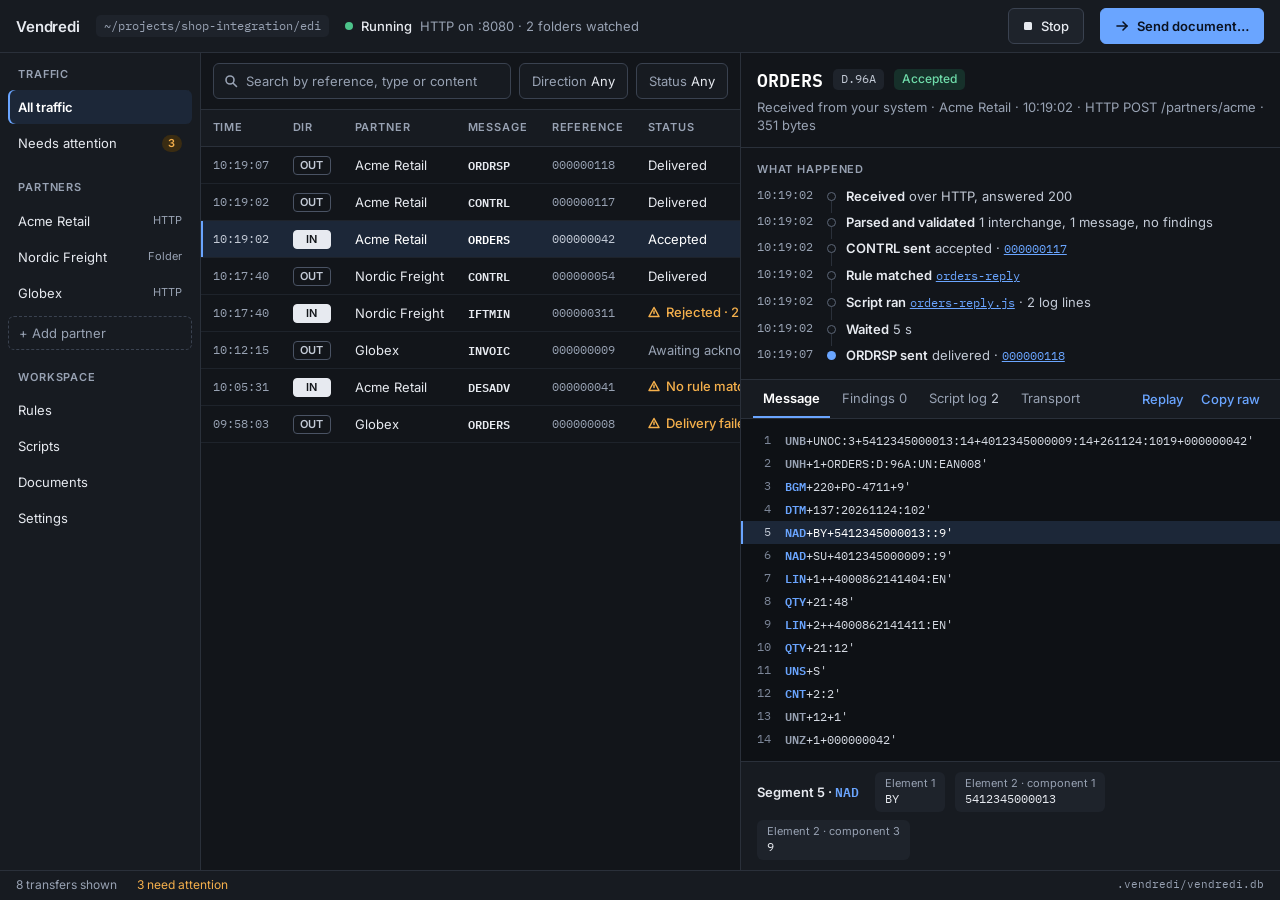
==== docs/ui/main-window.html @ 678a0730 "Track the supplied desktop main-window mockup" ====
<!doctype html>
<html lang="en">
<head>
<meta charset="utf-8">
<meta name="viewport" content="width=device-width, initial-scale=1">
<title>Vendredi main window, styled mockup</title>
<!-- Static design mockup of the main window. Sample data is illustrative. -->
<link rel="stylesheet" href="https://fonts.googleapis.com/css2?family=IBM+Plex+Mono:wght@400;500;600&family=Inter:wght@400;500;600&display=swap">
<style>
body{margin:0}
a{color:#e7eaf0}a:hover{color:#ffffff}
th,td{padding:0 12px;height:36px;text-align:left;white-space:nowrap}
input::placeholder{color:#98a2b3}
</style>
</head>
<body>
<div style="min-height: 860px; display: flex; flex-direction: column; background: #12151a; color: #e7eaf0; font-family: Inter, system-ui, sans-serif; font-size: 13px; line-height: 1.4">

<header style="display: flex; flex-wrap: wrap; align-items: center; gap: 8px 16px; padding: 8px 16px; border-bottom: 1px solid #2a303a; background: #171b21">
<div style="font-weight: 600; font-size: 15px; letter-spacing: -0.01em">Vendredi</div>
<div style="padding: 3px 8px; border-radius: 5px; background: #1e232b; font-family: 'IBM Plex Mono', monospace; font-size: 12px; color: #98a2b3">~/projects/shop-integration/edi</div>
<div style="flex-grow: 1; display: flex; align-items: center; gap: 8px">
<span aria-hidden="true" style="width: 8px; height: 8px; border-radius: 50%; background: #4cc38a"></span>
<span style="font-weight: 500">Running</span>
<span style="color: #98a2b3">HTTP on :8080 · 2 folders watched</span>
</div>
<button type="button" style="display: flex; align-items: center; gap: 8px; height: 36px; padding: 0 14px; border: 1px solid #3a4250; border-radius: 6px; background: #1e232b; color: #e7eaf0; font: inherit; font-weight: 500"><svg width="10" height="10" viewBox="0 0 10 10" aria-hidden="true" style="flex: none"><rect x="1" y="1" width="8" height="8" rx="1.5" fill="currentColor"></rect></svg>Stop</button>
<button type="button" style="display: flex; align-items: center; gap: 8px; height: 36px; padding: 0 14px; border: 1px solid #6aa5ff; border-radius: 6px; background: #6aa5ff; color: #0b1220; font: inherit; font-weight: 600"><svg width="14" height="14" viewBox="0 0 14 14" fill="none" stroke="currentColor" stroke-width="1.6" stroke-linecap="round" stroke-linejoin="round" aria-hidden="true" style="flex: none"><path d="M2 7h10"></path><path d="M8 3l4 4-4 4"></path></svg>Send document…</button>
</header>

<div style="flex-grow: 1; display: flex; flex-wrap: wrap; align-items: stretch">

<nav aria-label="Workspace" style="flex: 1 0 200px; max-width: 232px; box-sizing: border-box; padding: 14px 8px; border-right: 1px solid #2a303a; background: #171b21; display: flex; flex-direction: column; gap: 20px">
<div style="display: flex; flex-direction: column; gap: 2px">
<div style="padding: 0 10px 6px; font-size: 11px; font-weight: 600; letter-spacing: 0.08em; color: #98a2b3">TRAFFIC</div>
<a href="#traffic" aria-current="page" style="display: flex; align-items: center; justify-content: space-between; height: 34px; padding: 0 10px; border-radius: 6px; background: #1c2738; box-shadow: inset 2px 0 0 #6aa5ff; color: #ffffff; font-weight: 600; text-decoration: none">All traffic</a>
<a href="#traffic" style="display: flex; align-items: center; justify-content: space-between; height: 34px; padding: 0 10px; border-radius: 6px; color: #e7eaf0; text-decoration: none"><span>Needs attention</span><span style="min-width: 20px; box-sizing: border-box; padding: 1px 6px; border-radius: 9px; background: #3a2c12; color: #f5b04c; font-size: 11px; font-weight: 600; text-align: center">3</span></a>
</div>
<div style="display: flex; flex-direction: column; gap: 2px">
<div style="padding: 0 10px 6px; font-size: 11px; font-weight: 600; letter-spacing: 0.08em; color: #98a2b3">PARTNERS</div>
<a href="#traffic" style="display: flex; align-items: center; justify-content: space-between; height: 34px; padding: 0 10px; border-radius: 6px; color: #e7eaf0; text-decoration: none"><span>Acme Retail</span><span style="font-size: 11px; color: #98a2b3">HTTP</span></a>
<a href="#traffic" style="display: flex; align-items: center; justify-content: space-between; height: 34px; padding: 0 10px; border-radius: 6px; color: #e7eaf0; text-decoration: none"><span>Nordic Freight</span><span style="font-size: 11px; color: #98a2b3">Folder</span></a>
<a href="#traffic" style="display: flex; align-items: center; justify-content: space-between; height: 34px; padding: 0 10px; border-radius: 6px; color: #e7eaf0; text-decoration: none"><span>Globex</span><span style="font-size: 11px; color: #98a2b3">HTTP</span></a>
<button type="button" style="height: 34px; margin-top: 4px; padding: 0 10px; border: 1px dashed #3a4250; border-radius: 6px; background: transparent; color: #98a2b3; font: inherit; text-align: left">+ Add partner</button>
</div>
<div style="display: flex; flex-direction: column; gap: 2px">
<div style="padding: 0 10px 6px; font-size: 11px; font-weight: 600; letter-spacing: 0.08em; color: #98a2b3">WORKSPACE</div>
<a href="#traffic" style="display: flex; align-items: center; height: 34px; padding: 0 10px; border-radius: 6px; color: #e7eaf0; text-decoration: none">Rules</a>
<a href="#traffic" style="display: flex; align-items: center; height: 34px; padding: 0 10px; border-radius: 6px; color: #e7eaf0; text-decoration: none">Scripts</a>
<a href="#traffic" style="display: flex; align-items: center; height: 34px; padding: 0 10px; border-radius: 6px; color: #e7eaf0; text-decoration: none">Documents</a>
<a href="#traffic" style="display: flex; align-items: center; height: 34px; padding: 0 10px; border-radius: 6px; color: #e7eaf0; text-decoration: none">Settings</a>
</div>
</nav>

<main id="traffic" style="flex: 999 1 560px; min-width: 0; display: flex; flex-wrap: wrap; align-items: stretch">

<section aria-label="Traffic list" style="flex: 1 1 440px; min-width: 0; display: flex; flex-direction: column; border-right: 1px solid #2a303a">
<div style="display: flex; flex-wrap: wrap; align-items: center; gap: 8px; padding: 10px 12px; border-bottom: 1px solid #2a303a">
<div style="flex: 1 1 180px; display: flex; align-items: center; gap: 8px; height: 36px; box-sizing: border-box; padding: 0 10px; border: 1px solid #3a4250; border-radius: 6px; background: #171b21; color: #98a2b3">
<svg width="14" height="14" viewBox="0 0 14 14" fill="none" stroke="currentColor" stroke-width="1.6" stroke-linecap="round" aria-hidden="true" style="flex: none"><circle cx="6" cy="6" r="4"></circle><path d="M9.2 9.2 12.5 12.5"></path></svg>
<label for="styled-search" style="position: absolute; width: 1px; height: 1px; overflow: hidden; clip-path: inset(50%)">Search traffic</label>
<input id="styled-search" type="search" placeholder="Search by reference, type or content" style="flex-grow: 1; min-width: 0; height: 32px; padding: 0; border: 0; outline: 0; background: transparent; color: #e7eaf0; font: inherit">
</div>
<button type="button" style="height: 36px; padding: 0 12px; border: 1px solid #3a4250; border-radius: 6px; background: #171b21; color: #e7eaf0; font: inherit"><span style="color: #98a2b3">Direction</span> Any</button>
<button type="button" style="height: 36px; padding: 0 12px; border: 1px solid #3a4250; border-radius: 6px; background: #171b21; color: #e7eaf0; font: inherit"><span style="color: #98a2b3">Status</span> Any</button>
</div>
<div style="flex-grow: 1; overflow-x: auto">
<table style="width: 100%; min-width: 500px; border-collapse: collapse">
<thead>
<tr style="border-bottom: 1px solid #2a303a; background: #171b21; font-size: 11px; letter-spacing: 0.08em; color: #98a2b3">
<th scope="col" style="font-weight: 600">TIME</th>
<th scope="col" style="font-weight: 600">DIR</th>
<th scope="col" style="font-weight: 600">PARTNER</th>
<th scope="col" style="font-weight: 600">MESSAGE</th>
<th scope="col" style="font-weight: 600">REFERENCE</th>
<th scope="col" style="font-weight: 600">STATUS</th>
</tr>
</thead>
<tbody>
<tr style="border-bottom: 1px solid #1e232b">
<td style="font-family: 'IBM Plex Mono', monospace; font-size: 12px; color: #98a2b3">10:19:07</td>
<td><span style="display: inline-block; box-sizing: border-box; width: 38px; padding: 1px 0; text-align: center; border: 1px solid #4a5364; border-radius: 4px; color: #c3cad6; font-size: 11px; font-weight: 600">OUT</span></td>
<td>Acme Retail</td>
<td style="font-family: 'IBM Plex Mono', monospace; font-size: 12px; font-weight: 600">ORDRSP</td>
<td style="font-family: 'IBM Plex Mono', monospace; font-size: 12px; color: #98a2b3">000000118</td>
<td>Delivered</td>
</tr>
<tr style="border-bottom: 1px solid #1e232b">
<td style="font-family: 'IBM Plex Mono', monospace; font-size: 12px; color: #98a2b3">10:19:02</td>
<td><span style="display: inline-block; box-sizing: border-box; width: 38px; padding: 1px 0; text-align: center; border: 1px solid #4a5364; border-radius: 4px; color: #c3cad6; font-size: 11px; font-weight: 600">OUT</span></td>
<td>Acme Retail</td>
<td style="font-family: 'IBM Plex Mono', monospace; font-size: 12px; font-weight: 600">CONTRL</td>
<td style="font-family: 'IBM Plex Mono', monospace; font-size: 12px; color: #98a2b3">000000117</td>
<td>Delivered</td>
</tr>
<tr aria-selected="true" style="border-bottom: 1px solid #1e232b; background: #1c2738; box-shadow: inset 2px 0 0 #6aa5ff">
<td style="font-family: 'IBM Plex Mono', monospace; font-size: 12px; color: #c3cad6">10:19:02</td>
<td><span style="display: inline-block; box-sizing: border-box; width: 38px; padding: 1px 0; text-align: center; border: 1px solid #e7eaf0; border-radius: 4px; background: #e7eaf0; color: #12151a; font-size: 11px; font-weight: 600">IN</span></td>
<td style="color: #ffffff">Acme Retail</td>
<td style="font-family: 'IBM Plex Mono', monospace; font-size: 12px; font-weight: 600; color: #ffffff">ORDERS</td>
<td style="font-family: 'IBM Plex Mono', monospace; font-size: 12px; color: #c3cad6">000000042</td>
<td style="color: #ffffff">Accepted</td>
</tr>
<tr style="border-bottom: 1px solid #1e232b">
<td style="font-family: 'IBM Plex Mono', monospace; font-size: 12px; color: #98a2b3">10:17:40</td>
<td><span style="display: inline-block; box-sizing: border-box; width: 38px; padding: 1px 0; text-align: center; border: 1px solid #4a5364; border-radius: 4px; color: #c3cad6; font-size: 11px; font-weight: 600">OUT</span></td>
<td>Nordic Freight</td>
<td style="font-family: 'IBM Plex Mono', monospace; font-size: 12px; font-weight: 600">CONTRL</td>
<td style="font-family: 'IBM Plex Mono', monospace; font-size: 12px; color: #98a2b3">000000054</td>
<td>Delivered</td>
</tr>
<tr style="border-bottom: 1px solid #1e232b">
<td style="font-family: 'IBM Plex Mono', monospace; font-size: 12px; color: #98a2b3">10:17:40</td>
<td><span style="display: inline-block; box-sizing: border-box; width: 38px; padding: 1px 0; text-align: center; border: 1px solid #e7eaf0; border-radius: 4px; background: #e7eaf0; color: #12151a; font-size: 11px; font-weight: 600">IN</span></td>
<td>Nordic Freight</td>
<td style="font-family: 'IBM Plex Mono', monospace; font-size: 12px; font-weight: 600">IFTMIN</td>
<td style="font-family: 'IBM Plex Mono', monospace; font-size: 12px; color: #98a2b3">000000311</td>
<td><span style="display: inline-flex; align-items: center; gap: 6px; color: #f5b04c; font-weight: 500"><svg width="12" height="12" viewBox="0 0 12 12" fill="none" stroke="currentColor" stroke-width="1.5" stroke-linecap="round" stroke-linejoin="round" aria-hidden="true" style="flex: none"><path d="M6 1.5 11 10.5H1Z"></path><path d="M6 5v2.5"></path></svg>Rejected · 2 findings</span></td>
</tr>
<tr style="border-bottom: 1px solid #1e232b">
<td style="font-family: 'IBM Plex Mono', monospace; font-size: 12px; color: #98a2b3">10:12:15</td>
<td><span style="display: inline-block; box-sizing: border-box; width: 38px; padding: 1px 0; text-align: center; border: 1px solid #4a5364; border-radius: 4px; color: #c3cad6; font-size: 11px; font-weight: 600">OUT</span></td>
<td>Globex</td>
<td style="font-family: 'IBM Plex Mono', monospace; font-size: 12px; font-weight: 600">INVOIC</td>
<td style="font-family: 'IBM Plex Mono', monospace; font-size: 12px; color: #98a2b3">000000009</td>
<td style="color: #98a2b3">Awaiting acknowledgement</td>
</tr>
<tr style="border-bottom: 1px solid #1e232b">
<td style="font-family: 'IBM Plex Mono', monospace; font-size: 12px; color: #98a2b3">10:05:31</td>
<td><span style="display: inline-block; box-sizing: border-box; width: 38px; padding: 1px 0; text-align: center; border: 1px solid #e7eaf0; border-radius: 4px; background: #e7eaf0; color: #12151a; font-size: 11px; font-weight: 600">IN</span></td>
<td>Acme Retail</td>
<td style="font-family: 'IBM Plex Mono', monospace; font-size: 12px; font-weight: 600">DESADV</td>
<td style="font-family: 'IBM Plex Mono', monospace; font-size: 12px; color: #98a2b3">000000041</td>
<td><span style="display: inline-flex; align-items: center; gap: 6px; color: #f5b04c; font-weight: 500"><svg width="12" height="12" viewBox="0 0 12 12" fill="none" stroke="currentColor" stroke-width="1.5" stroke-linecap="round" stroke-linejoin="round" aria-hidden="true" style="flex: none"><path d="M6 1.5 11 10.5H1Z"></path><path d="M6 5v2.5"></path></svg>No rule matched</span></td>
</tr>
<tr style="border-bottom: 1px solid #1e232b">
<td style="font-family: 'IBM Plex Mono', monospace; font-size: 12px; color: #98a2b3">09:58:03</td>
<td><span style="display: inline-block; box-sizing: border-box; width: 38px; padding: 1px 0; text-align: center; border: 1px solid #4a5364; border-radius: 4px; color: #c3cad6; font-size: 11px; font-weight: 600">OUT</span></td>
<td>Globex</td>
<td style="font-family: 'IBM Plex Mono', monospace; font-size: 12px; font-weight: 600">ORDERS</td>
<td style="font-family: 'IBM Plex Mono', monospace; font-size: 12px; color: #98a2b3">000000008</td>
<td><span style="display: inline-flex; align-items: center; gap: 6px; color: #f5b04c; font-weight: 500"><svg width="12" height="12" viewBox="0 0 12 12" fill="none" stroke="currentColor" stroke-width="1.5" stroke-linecap="round" stroke-linejoin="round" aria-hidden="true" style="flex: none"><path d="M6 1.5 11 10.5H1Z"></path><path d="M6 5v2.5"></path></svg>Delivery failed</span></td>
</tr>
</tbody>
</table>
</div>
</section>

<section aria-label="Selected transfer" style="flex: 1 1 440px; min-width: 0; display: flex; flex-direction: column">
<div style="padding: 14px 16px 12px; border-bottom: 1px solid #2a303a; display: flex; flex-direction: column; gap: 6px">
<div style="display: flex; flex-wrap: wrap; align-items: center; gap: 10px">
<h1 style="margin: 0; font-family: 'IBM Plex Mono', monospace; font-size: 18px; font-weight: 600; color: #ffffff">ORDERS</h1>
<span style="padding: 2px 8px; border-radius: 5px; background: #1e232b; font-family: 'IBM Plex Mono', monospace; font-size: 12px; color: #c3cad6">D.96A</span>
<span style="padding: 2px 8px; border-radius: 5px; background: #16302a; color: #6fdcaa; font-size: 12px; font-weight: 500">Accepted</span>
</div>
<div style="color: #98a2b3">Received from your system · Acme Retail · 10:19:02 · HTTP POST /partners/acme · 351 bytes</div>
</div>

<div style="padding: 14px 16px 6px; border-bottom: 1px solid #2a303a; display: flex; flex-direction: column; gap: 10px">
<h2 style="margin: 0; font-size: 11px; font-weight: 600; letter-spacing: 0.08em; color: #98a2b3">WHAT HAPPENED</h2>
<ol style="margin: 0; padding: 0; list-style: none; display: flex; flex-direction: column">
<li style="display: flex; gap: 10px"><span style="flex: none; width: 60px; font-family: 'IBM Plex Mono', monospace; font-size: 12px; color: #98a2b3">10:19:02</span><span aria-hidden="true" style="flex: none; width: 9px; display: flex; flex-direction: column; align-items: center"><span style="flex: none; box-sizing: border-box; width: 9px; height: 9px; margin-top: 5px; border: 1.5px solid #5d6778; border-radius: 50%"></span><span style="flex-grow: 1; width: 1px; background: #2a303a"></span></span><span style="padding-bottom: 8px"><strong style="font-weight: 600">Received</strong> <span style="color: #c3cad6">over HTTP, answered 200</span></span></li>
<li style="display: flex; gap: 10px"><span style="flex: none; width: 60px; font-family: 'IBM Plex Mono', monospace; font-size: 12px; color: #98a2b3">10:19:02</span><span aria-hidden="true" style="flex: none; width: 9px; display: flex; flex-direction: column; align-items: center"><span style="flex: none; box-sizing: border-box; width: 9px; height: 9px; margin-top: 5px; border: 1.5px solid #5d6778; border-radius: 50%"></span><span style="flex-grow: 1; width: 1px; background: #2a303a"></span></span><span style="padding-bottom: 8px"><strong style="font-weight: 600">Parsed and validated</strong> <span style="color: #c3cad6">1 interchange, 1 message, no findings</span></span></li>
<li style="display: flex; gap: 10px"><span style="flex: none; width: 60px; font-family: 'IBM Plex Mono', monospace; font-size: 12px; color: #98a2b3">10:19:02</span><span aria-hidden="true" style="flex: none; width: 9px; display: flex; flex-direction: column; align-items: center"><span style="flex: none; box-sizing: border-box; width: 9px; height: 9px; margin-top: 5px; border: 1.5px solid #5d6778; border-radius: 50%"></span><span style="flex-grow: 1; width: 1px; background: #2a303a"></span></span><span style="padding-bottom: 8px"><strong style="font-weight: 600">CONTRL sent</strong> <span style="color: #c3cad6">accepted ·</span> <a href="#traffic" style="font-family: 'IBM Plex Mono', monospace; font-size: 12px; color: #6aa5ff">000000117</a></span></li>
<li style="display: flex; gap: 10px"><span style="flex: none; width: 60px; font-family: 'IBM Plex Mono', monospace; font-size: 12px; color: #98a2b3">10:19:02</span><span aria-hidden="true" style="flex: none; width: 9px; display: flex; flex-direction: column; align-items: center"><span style="flex: none; box-sizing: border-box; width: 9px; height: 9px; margin-top: 5px; border: 1.5px solid #5d6778; border-radius: 50%"></span><span style="flex-grow: 1; width: 1px; background: #2a303a"></span></span><span style="padding-bottom: 8px"><strong style="font-weight: 600">Rule matched</strong> <a href="#traffic" style="font-family: 'IBM Plex Mono', monospace; font-size: 12px; color: #6aa5ff">orders-reply</a></span></li>
<li style="display: flex; gap: 10px"><span style="flex: none; width: 60px; font-family: 'IBM Plex Mono', monospace; font-size: 12px; color: #98a2b3">10:19:02</span><span aria-hidden="true" style="flex: none; width: 9px; display: flex; flex-direction: column; align-items: center"><span style="flex: none; box-sizing: border-box; width: 9px; height: 9px; margin-top: 5px; border: 1.5px solid #5d6778; border-radius: 50%"></span><span style="flex-grow: 1; width: 1px; background: #2a303a"></span></span><span style="padding-bottom: 8px"><strong style="font-weight: 600">Script ran</strong> <a href="#traffic" style="font-family: 'IBM Plex Mono', monospace; font-size: 12px; color: #6aa5ff">orders-reply.js</a> <span style="color: #c3cad6">· 2 log lines</span></span></li>
<li style="display: flex; gap: 10px"><span style="flex: none; width: 60px; font-family: 'IBM Plex Mono', monospace; font-size: 12px; color: #98a2b3">10:19:02</span><span aria-hidden="true" style="flex: none; width: 9px; display: flex; flex-direction: column; align-items: center"><span style="flex: none; box-sizing: border-box; width: 9px; height: 9px; margin-top: 5px; border: 1.5px solid #5d6778; border-radius: 50%"></span><span style="flex-grow: 1; width: 1px; background: #2a303a"></span></span><span style="padding-bottom: 8px"><strong style="font-weight: 600">Waited</strong> <span style="color: #c3cad6">5 s</span></span></li>
<li style="display: flex; gap: 10px"><span style="flex: none; width: 60px; font-family: 'IBM Plex Mono', monospace; font-size: 12px; color: #98a2b3">10:19:07</span><span aria-hidden="true" style="flex: none; width: 9px; display: flex; flex-direction: column; align-items: center"><span style="flex: none; box-sizing: border-box; width: 9px; height: 9px; margin-top: 5px; border-radius: 50%; background: #6aa5ff"></span></span><span style="padding-bottom: 8px"><strong style="font-weight: 600">ORDRSP sent</strong> <span style="color: #c3cad6">delivered ·</span> <a href="#traffic" style="font-family: 'IBM Plex Mono', monospace; font-size: 12px; color: #6aa5ff">000000118</a></span></li>
</ol>
</div>

<div style="display: flex; flex-wrap: wrap; align-items: center; justify-content: space-between; gap: 0 12px; padding: 0 12px; border-bottom: 1px solid #2a303a; background: #171b21">
<div role="tablist" aria-label="Transfer details" style="display: flex; gap: 2px">
<button type="button" role="tab" aria-selected="true" style="height: 38px; padding: 0 10px; border: 0; border-bottom: 2px solid #6aa5ff; background: transparent; color: #ffffff; font: inherit; font-weight: 600">Message</button>
<button type="button" role="tab" aria-selected="false" style="height: 38px; padding: 0 10px; border: 0; border-bottom: 2px solid transparent; background: transparent; color: #98a2b3; font: inherit">Findings <span style="color: #98a2b3">0</span></button>
<button type="button" role="tab" aria-selected="false" style="height: 38px; padding: 0 10px; border: 0; border-bottom: 2px solid transparent; background: transparent; color: #98a2b3; font: inherit">Script log <span style="color: #c3cad6">2</span></button>
<button type="button" role="tab" aria-selected="false" style="height: 38px; padding: 0 10px; border: 0; border-bottom: 2px solid transparent; background: transparent; color: #98a2b3; font: inherit">Transport</button>
</div>
<div style="display: flex; gap: 2px">
<button type="button" style="height: 38px; padding: 0 8px; border: 0; background: transparent; color: #6aa5ff; font: inherit; font-weight: 500">Replay</button>
<button type="button" style="height: 38px; padding: 0 8px; border: 0; background: transparent; color: #6aa5ff; font: inherit; font-weight: 500">Copy raw</button>
</div>
</div>

<div style="flex-grow: 1; overflow-x: auto; padding: 10px 0; background: #0e1115; font-family: 'IBM Plex Mono', monospace; font-size: 12px; line-height: 22px; white-space: nowrap; color: #d5dae3">
<div style="display: flex"><span style="flex: none; width: 44px; padding-right: 14px; box-sizing: border-box; text-align: right; color: #7d8799">1</span><span><span style="font-weight: 600; color: #98a2b3">UNB</span>+UNOC:3+5412345000013:14+4012345000009:14+261124:1019+000000042'</span></div>
<div style="display: flex"><span style="flex: none; width: 44px; padding-right: 14px; box-sizing: border-box; text-align: right; color: #7d8799">2</span><span><span style="font-weight: 600; color: #98a2b3">UNH</span>+1+ORDERS:D:96A:UN:EAN008'</span></div>
<div style="display: flex"><span style="flex: none; width: 44px; padding-right: 14px; box-sizing: border-box; text-align: right; color: #7d8799">3</span><span><span style="font-weight: 600; color: #6aa5ff">BGM</span>+220+PO-4711+9'</span></div>
<div style="display: flex"><span style="flex: none; width: 44px; padding-right: 14px; box-sizing: border-box; text-align: right; color: #7d8799">4</span><span><span style="font-weight: 600; color: #6aa5ff">DTM</span>+137:20261124:102'</span></div>
<div style="display: flex; background: #1c2738; box-shadow: inset 2px 0 0 #6aa5ff; color: #ffffff"><span style="flex: none; width: 44px; padding-right: 14px; box-sizing: border-box; text-align: right; color: #c3cad6">5</span><span><span style="font-weight: 600; color: #6aa5ff">NAD</span>+BY+5412345000013::9'</span></div>
<div style="display: flex"><span style="flex: none; width: 44px; padding-right: 14px; box-sizing: border-box; text-align: right; color: #7d8799">6</span><span><span style="font-weight: 600; color: #6aa5ff">NAD</span>+SU+4012345000009::9'</span></div>
<div style="display: flex"><span style="flex: none; width: 44px; padding-right: 14px; box-sizing: border-box; text-align: right; color: #7d8799">7</span><span><span style="font-weight: 600; color: #6aa5ff">LIN</span>+1++4000862141404:EN'</span></div>
<div style="display: flex"><span style="flex: none; width: 44px; padding-right: 14px; box-sizing: border-box; text-align: right; color: #7d8799">8</span><span><span style="font-weight: 600; color: #6aa5ff">QTY</span>+21:48'</span></div>
<div style="display: flex"><span style="flex: none; width: 44px; padding-right: 14px; box-sizing: border-box; text-align: right; color: #7d8799">9</span><span><span style="font-weight: 600; color: #6aa5ff">LIN</span>+2++4000862141411:EN'</span></div>
<div style="display: flex"><span style="flex: none; width: 44px; padding-right: 14px; box-sizing: border-box; text-align: right; color: #7d8799">10</span><span><span style="font-weight: 600; color: #6aa5ff">QTY</span>+21:12'</span></div>
<div style="display: flex"><span style="flex: none; width: 44px; padding-right: 14px; box-sizing: border-box; text-align: right; color: #7d8799">11</span><span><span style="font-weight: 600; color: #6aa5ff">UNS</span>+S'</span></div>
<div style="display: flex"><span style="flex: none; width: 44px; padding-right: 14px; box-sizing: border-box; text-align: right; color: #7d8799">12</span><span><span style="font-weight: 600; color: #6aa5ff">CNT</span>+2:2'</span></div>
<div style="display: flex"><span style="flex: none; width: 44px; padding-right: 14px; box-sizing: border-box; text-align: right; color: #7d8799">13</span><span><span style="font-weight: 600; color: #98a2b3">UNT</span>+12+1'</span></div>
<div style="display: flex"><span style="flex: none; width: 44px; padding-right: 14px; box-sizing: border-box; text-align: right; color: #7d8799">14</span><span><span style="font-weight: 600; color: #98a2b3">UNZ</span>+1+000000042'</span></div>
</div>

<div style="display: flex; flex-wrap: wrap; align-items: center; gap: 8px 10px; padding: 10px 16px; border-top: 1px solid #2a303a; background: #171b21">
<span style="margin-right: 6px; font-weight: 600">Segment 5 · <span style="font-family: 'IBM Plex Mono', monospace; color: #6aa5ff">NAD</span></span>
<span style="display: flex; flex-direction: column; padding: 4px 10px; border-radius: 6px; background: #1e232b"><span style="font-size: 11px; color: #98a2b3">Element 1</span><span style="font-family: 'IBM Plex Mono', monospace; font-size: 12px">BY</span></span>
<span style="display: flex; flex-direction: column; padding: 4px 10px; border-radius: 6px; background: #1e232b"><span style="font-size: 11px; color: #98a2b3">Element 2 · component 1</span><span style="font-family: 'IBM Plex Mono', monospace; font-size: 12px">5412345000013</span></span>
<span style="display: flex; flex-direction: column; padding: 4px 10px; border-radius: 6px; background: #1e232b"><span style="font-size: 11px; color: #98a2b3">Element 2 · component 3</span><span style="font-family: 'IBM Plex Mono', monospace; font-size: 12px">9</span></span>
</div>
</section>

</main>
</div>

<footer style="display: flex; flex-wrap: wrap; gap: 4px 20px; padding: 6px 16px; border-top: 1px solid #2a303a; background: #171b21; color: #98a2b3; font-size: 12px">
<span>8 transfers shown</span>
<span style="color: #f5b04c">3 need attention</span>
<span style="flex-grow: 1; text-align: right; font-family: 'IBM Plex Mono', monospace; font-size: 11px">.vendredi/vendredi.db</span>
</footer>

</div>
</body>
</html>
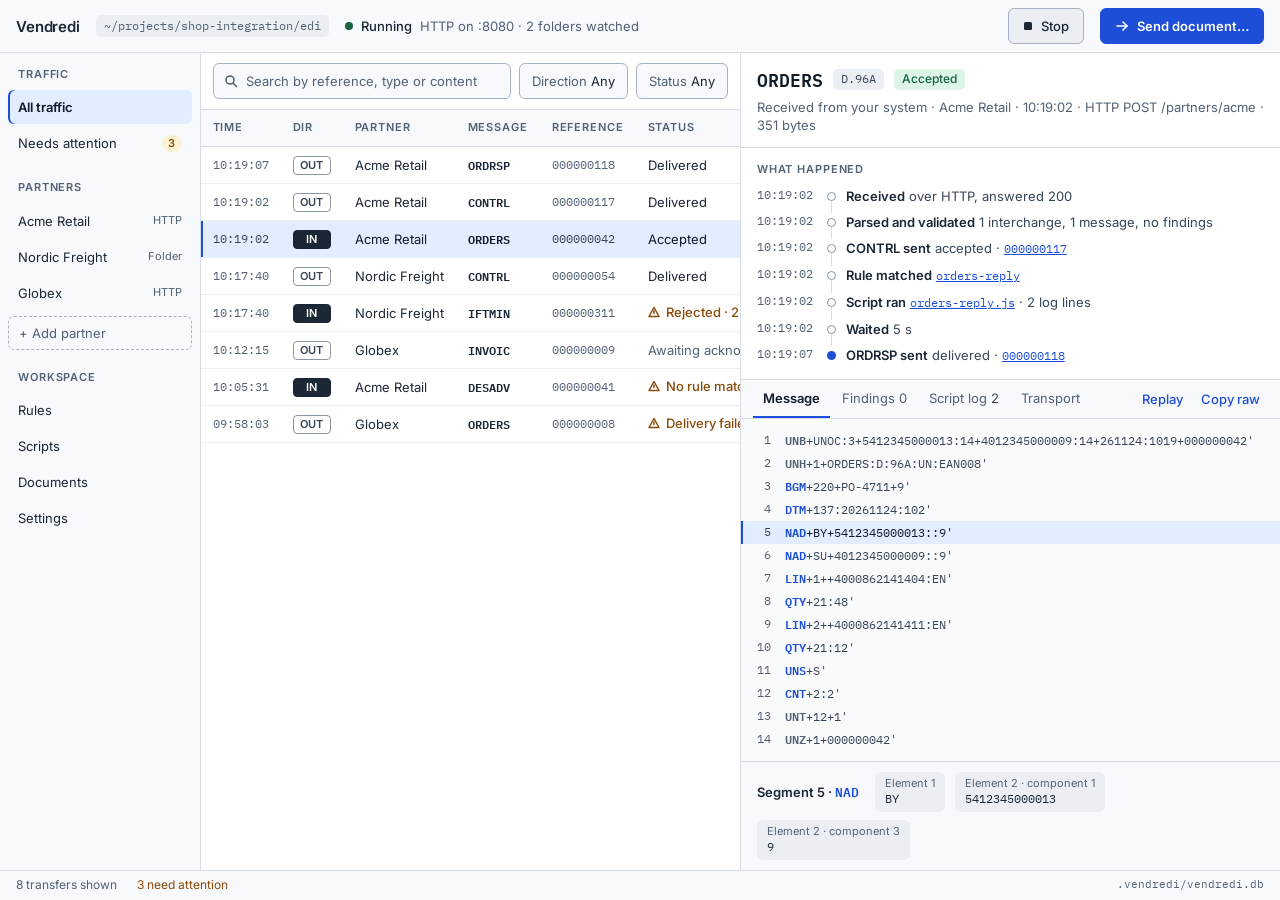
==== commit af052798: "Use a light theme for the desktop and reference mockup" ====
--- a/docs/ui/main-window.html
+++ b/docs/ui/main-window.html
@@ -2,72 +2,73 @@
 <html lang="en">
 <head>
 <meta charset="utf-8">
+<meta name="color-scheme" content="light">
 <meta name="viewport" content="width=device-width, initial-scale=1">
 <title>Vendredi main window, styled mockup</title>
 <!-- Static design mockup of the main window. Sample data is illustrative. -->
 <link rel="stylesheet" href="https://fonts.googleapis.com/css2?family=IBM+Plex+Mono:wght@400;500;600&family=Inter:wght@400;500;600&display=swap">
 <style>
 body{margin:0}
-a{color:#e7eaf0}a:hover{color:#ffffff}
+a{color:#1b2735}a:hover{color:#101c2a}
 th,td{padding:0 12px;height:36px;text-align:left;white-space:nowrap}
-input::placeholder{color:#98a2b3}
+input::placeholder{color:#526174}
 </style>
 </head>
 <body>
-<div style="min-height: 860px; display: flex; flex-direction: column; background: #12151a; color: #e7eaf0; font-family: Inter, system-ui, sans-serif; font-size: 13px; line-height: 1.4">
-
-<header style="display: flex; flex-wrap: wrap; align-items: center; gap: 8px 16px; padding: 8px 16px; border-bottom: 1px solid #2a303a; background: #171b21">
+<div style="min-height: 860px; display: flex; flex-direction: column; background: #ffffff; color: #1b2735; font-family: Inter, system-ui, sans-serif; font-size: 13px; line-height: 1.4">
+
+<header style="display: flex; flex-wrap: wrap; align-items: center; gap: 8px 16px; padding: 8px 16px; border-bottom: 1px solid #d6dde6; background: #f7f9fc">
 <div style="font-weight: 600; font-size: 15px; letter-spacing: -0.01em">Vendredi</div>
-<div style="padding: 3px 8px; border-radius: 5px; background: #1e232b; font-family: 'IBM Plex Mono', monospace; font-size: 12px; color: #98a2b3">~/projects/shop-integration/edi</div>
+<div style="padding: 3px 8px; border-radius: 5px; background: #ebeff4; font-family: 'IBM Plex Mono', monospace; font-size: 12px; color: #526174">~/projects/shop-integration/edi</div>
 <div style="flex-grow: 1; display: flex; align-items: center; gap: 8px">
-<span aria-hidden="true" style="width: 8px; height: 8px; border-radius: 50%; background: #4cc38a"></span>
+<span aria-hidden="true" style="width: 8px; height: 8px; border-radius: 50%; background: #176442"></span>
 <span style="font-weight: 500">Running</span>
-<span style="color: #98a2b3">HTTP on :8080 · 2 folders watched</span>
-</div>
-<button type="button" style="display: flex; align-items: center; gap: 8px; height: 36px; padding: 0 14px; border: 1px solid #3a4250; border-radius: 6px; background: #1e232b; color: #e7eaf0; font: inherit; font-weight: 500"><svg width="10" height="10" viewBox="0 0 10 10" aria-hidden="true" style="flex: none"><rect x="1" y="1" width="8" height="8" rx="1.5" fill="currentColor"></rect></svg>Stop</button>
-<button type="button" style="display: flex; align-items: center; gap: 8px; height: 36px; padding: 0 14px; border: 1px solid #6aa5ff; border-radius: 6px; background: #6aa5ff; color: #0b1220; font: inherit; font-weight: 600"><svg width="14" height="14" viewBox="0 0 14 14" fill="none" stroke="currentColor" stroke-width="1.6" stroke-linecap="round" stroke-linejoin="round" aria-hidden="true" style="flex: none"><path d="M2 7h10"></path><path d="M8 3l4 4-4 4"></path></svg>Send document…</button>
+<span style="color: #526174">HTTP on :8080 · 2 folders watched</span>
+</div>
+<button type="button" style="display: flex; align-items: center; gap: 8px; height: 36px; padding: 0 14px; border: 1px solid #a6b2c1; border-radius: 6px; background: #ebeff4; color: #1b2735; font: inherit; font-weight: 500"><svg width="10" height="10" viewBox="0 0 10 10" aria-hidden="true" style="flex: none"><rect x="1" y="1" width="8" height="8" rx="1.5" fill="currentColor"></rect></svg>Stop</button>
+<button type="button" style="display: flex; align-items: center; gap: 8px; height: 36px; padding: 0 14px; border: 1px solid #1d4ed8; border-radius: 6px; background: #1d4ed8; color: #ffffff; font: inherit; font-weight: 600"><svg width="14" height="14" viewBox="0 0 14 14" fill="none" stroke="currentColor" stroke-width="1.6" stroke-linecap="round" stroke-linejoin="round" aria-hidden="true" style="flex: none"><path d="M2 7h10"></path><path d="M8 3l4 4-4 4"></path></svg>Send document…</button>
 </header>
 
 <div style="flex-grow: 1; display: flex; flex-wrap: wrap; align-items: stretch">
 
-<nav aria-label="Workspace" style="flex: 1 0 200px; max-width: 232px; box-sizing: border-box; padding: 14px 8px; border-right: 1px solid #2a303a; background: #171b21; display: flex; flex-direction: column; gap: 20px">
+<nav aria-label="Workspace" style="flex: 1 0 200px; max-width: 232px; box-sizing: border-box; padding: 14px 8px; border-right: 1px solid #d6dde6; background: #f7f9fc; display: flex; flex-direction: column; gap: 20px">
 <div style="display: flex; flex-direction: column; gap: 2px">
-<div style="padding: 0 10px 6px; font-size: 11px; font-weight: 600; letter-spacing: 0.08em; color: #98a2b3">TRAFFIC</div>
-<a href="#traffic" aria-current="page" style="display: flex; align-items: center; justify-content: space-between; height: 34px; padding: 0 10px; border-radius: 6px; background: #1c2738; box-shadow: inset 2px 0 0 #6aa5ff; color: #ffffff; font-weight: 600; text-decoration: none">All traffic</a>
-<a href="#traffic" style="display: flex; align-items: center; justify-content: space-between; height: 34px; padding: 0 10px; border-radius: 6px; color: #e7eaf0; text-decoration: none"><span>Needs attention</span><span style="min-width: 20px; box-sizing: border-box; padding: 1px 6px; border-radius: 9px; background: #3a2c12; color: #f5b04c; font-size: 11px; font-weight: 600; text-align: center">3</span></a>
+<div style="padding: 0 10px 6px; font-size: 11px; font-weight: 600; letter-spacing: 0.08em; color: #526174">TRAFFIC</div>
+<a href="#traffic" aria-current="page" style="display: flex; align-items: center; justify-content: space-between; height: 34px; padding: 0 10px; border-radius: 6px; background: #e2edff; box-shadow: inset 2px 0 0 #1d4ed8; color: #101c2a; font-weight: 600; text-decoration: none">All traffic</a>
+<a href="#traffic" style="display: flex; align-items: center; justify-content: space-between; height: 34px; padding: 0 10px; border-radius: 6px; color: #1b2735; text-decoration: none"><span>Needs attention</span><span style="min-width: 20px; box-sizing: border-box; padding: 1px 6px; border-radius: 9px; background: #fef3d6; color: #8a4b08; font-size: 11px; font-weight: 600; text-align: center">3</span></a>
 </div>
 <div style="display: flex; flex-direction: column; gap: 2px">
-<div style="padding: 0 10px 6px; font-size: 11px; font-weight: 600; letter-spacing: 0.08em; color: #98a2b3">PARTNERS</div>
-<a href="#traffic" style="display: flex; align-items: center; justify-content: space-between; height: 34px; padding: 0 10px; border-radius: 6px; color: #e7eaf0; text-decoration: none"><span>Acme Retail</span><span style="font-size: 11px; color: #98a2b3">HTTP</span></a>
-<a href="#traffic" style="display: flex; align-items: center; justify-content: space-between; height: 34px; padding: 0 10px; border-radius: 6px; color: #e7eaf0; text-decoration: none"><span>Nordic Freight</span><span style="font-size: 11px; color: #98a2b3">Folder</span></a>
-<a href="#traffic" style="display: flex; align-items: center; justify-content: space-between; height: 34px; padding: 0 10px; border-radius: 6px; color: #e7eaf0; text-decoration: none"><span>Globex</span><span style="font-size: 11px; color: #98a2b3">HTTP</span></a>
-<button type="button" style="height: 34px; margin-top: 4px; padding: 0 10px; border: 1px dashed #3a4250; border-radius: 6px; background: transparent; color: #98a2b3; font: inherit; text-align: left">+ Add partner</button>
+<div style="padding: 0 10px 6px; font-size: 11px; font-weight: 600; letter-spacing: 0.08em; color: #526174">PARTNERS</div>
+<a href="#traffic" style="display: flex; align-items: center; justify-content: space-between; height: 34px; padding: 0 10px; border-radius: 6px; color: #1b2735; text-decoration: none"><span>Acme Retail</span><span style="font-size: 11px; color: #526174">HTTP</span></a>
+<a href="#traffic" style="display: flex; align-items: center; justify-content: space-between; height: 34px; padding: 0 10px; border-radius: 6px; color: #1b2735; text-decoration: none"><span>Nordic Freight</span><span style="font-size: 11px; color: #526174">Folder</span></a>
+<a href="#traffic" style="display: flex; align-items: center; justify-content: space-between; height: 34px; padding: 0 10px; border-radius: 6px; color: #1b2735; text-decoration: none"><span>Globex</span><span style="font-size: 11px; color: #526174">HTTP</span></a>
+<button type="button" style="height: 34px; margin-top: 4px; padding: 0 10px; border: 1px dashed #a6b2c1; border-radius: 6px; background: transparent; color: #526174; font: inherit; text-align: left">+ Add partner</button>
 </div>
 <div style="display: flex; flex-direction: column; gap: 2px">
-<div style="padding: 0 10px 6px; font-size: 11px; font-weight: 600; letter-spacing: 0.08em; color: #98a2b3">WORKSPACE</div>
-<a href="#traffic" style="display: flex; align-items: center; height: 34px; padding: 0 10px; border-radius: 6px; color: #e7eaf0; text-decoration: none">Rules</a>
-<a href="#traffic" style="display: flex; align-items: center; height: 34px; padding: 0 10px; border-radius: 6px; color: #e7eaf0; text-decoration: none">Scripts</a>
-<a href="#traffic" style="display: flex; align-items: center; height: 34px; padding: 0 10px; border-radius: 6px; color: #e7eaf0; text-decoration: none">Documents</a>
-<a href="#traffic" style="display: flex; align-items: center; height: 34px; padding: 0 10px; border-radius: 6px; color: #e7eaf0; text-decoration: none">Settings</a>
+<div style="padding: 0 10px 6px; font-size: 11px; font-weight: 600; letter-spacing: 0.08em; color: #526174">WORKSPACE</div>
+<a href="#traffic" style="display: flex; align-items: center; height: 34px; padding: 0 10px; border-radius: 6px; color: #1b2735; text-decoration: none">Rules</a>
+<a href="#traffic" style="display: flex; align-items: center; height: 34px; padding: 0 10px; border-radius: 6px; color: #1b2735; text-decoration: none">Scripts</a>
+<a href="#traffic" style="display: flex; align-items: center; height: 34px; padding: 0 10px; border-radius: 6px; color: #1b2735; text-decoration: none">Documents</a>
+<a href="#traffic" style="display: flex; align-items: center; height: 34px; padding: 0 10px; border-radius: 6px; color: #1b2735; text-decoration: none">Settings</a>
 </div>
 </nav>
 
 <main id="traffic" style="flex: 999 1 560px; min-width: 0; display: flex; flex-wrap: wrap; align-items: stretch">
 
-<section aria-label="Traffic list" style="flex: 1 1 440px; min-width: 0; display: flex; flex-direction: column; border-right: 1px solid #2a303a">
-<div style="display: flex; flex-wrap: wrap; align-items: center; gap: 8px; padding: 10px 12px; border-bottom: 1px solid #2a303a">
-<div style="flex: 1 1 180px; display: flex; align-items: center; gap: 8px; height: 36px; box-sizing: border-box; padding: 0 10px; border: 1px solid #3a4250; border-radius: 6px; background: #171b21; color: #98a2b3">
+<section aria-label="Traffic list" style="flex: 1 1 440px; min-width: 0; display: flex; flex-direction: column; border-right: 1px solid #d6dde6">
+<div style="display: flex; flex-wrap: wrap; align-items: center; gap: 8px; padding: 10px 12px; border-bottom: 1px solid #d6dde6">
+<div style="flex: 1 1 180px; display: flex; align-items: center; gap: 8px; height: 36px; box-sizing: border-box; padding: 0 10px; border: 1px solid #a6b2c1; border-radius: 6px; background: #f7f9fc; color: #526174">
 <svg width="14" height="14" viewBox="0 0 14 14" fill="none" stroke="currentColor" stroke-width="1.6" stroke-linecap="round" aria-hidden="true" style="flex: none"><circle cx="6" cy="6" r="4"></circle><path d="M9.2 9.2 12.5 12.5"></path></svg>
 <label for="styled-search" style="position: absolute; width: 1px; height: 1px; overflow: hidden; clip-path: inset(50%)">Search traffic</label>
-<input id="styled-search" type="search" placeholder="Search by reference, type or content" style="flex-grow: 1; min-width: 0; height: 32px; padding: 0; border: 0; outline: 0; background: transparent; color: #e7eaf0; font: inherit">
-</div>
-<button type="button" style="height: 36px; padding: 0 12px; border: 1px solid #3a4250; border-radius: 6px; background: #171b21; color: #e7eaf0; font: inherit"><span style="color: #98a2b3">Direction</span> Any</button>
-<button type="button" style="height: 36px; padding: 0 12px; border: 1px solid #3a4250; border-radius: 6px; background: #171b21; color: #e7eaf0; font: inherit"><span style="color: #98a2b3">Status</span> Any</button>
+<input id="styled-search" type="search" placeholder="Search by reference, type or content" style="flex-grow: 1; min-width: 0; height: 32px; padding: 0; border: 0; outline: 0; background: transparent; color: #1b2735; font: inherit">
+</div>
+<button type="button" style="height: 36px; padding: 0 12px; border: 1px solid #a6b2c1; border-radius: 6px; background: #f7f9fc; color: #1b2735; font: inherit"><span style="color: #526174">Direction</span> Any</button>
+<button type="button" style="height: 36px; padding: 0 12px; border: 1px solid #a6b2c1; border-radius: 6px; background: #f7f9fc; color: #1b2735; font: inherit"><span style="color: #526174">Status</span> Any</button>
 </div>
 <div style="flex-grow: 1; overflow-x: auto">
 <table style="width: 100%; min-width: 500px; border-collapse: collapse">
 <thead>
-<tr style="border-bottom: 1px solid #2a303a; background: #171b21; font-size: 11px; letter-spacing: 0.08em; color: #98a2b3">
+<tr style="border-bottom: 1px solid #d6dde6; background: #f7f9fc; font-size: 11px; letter-spacing: 0.08em; color: #526174">
 <th scope="col" style="font-weight: 600">TIME</th>
 <th scope="col" style="font-weight: 600">DIR</th>
 <th scope="col" style="font-weight: 600">PARTNER</th>
@@ -77,69 +78,69 @@
 </tr>
 </thead>
 <tbody>
-<tr style="border-bottom: 1px solid #1e232b">
-<td style="font-family: 'IBM Plex Mono', monospace; font-size: 12px; color: #98a2b3">10:19:07</td>
-<td><span style="display: inline-block; box-sizing: border-box; width: 38px; padding: 1px 0; text-align: center; border: 1px solid #4a5364; border-radius: 4px; color: #c3cad6; font-size: 11px; font-weight: 600">OUT</span></td>
+<tr style="border-bottom: 1px solid #ebeff4">
+<td style="font-family: 'IBM Plex Mono', monospace; font-size: 12px; color: #526174">10:19:07</td>
+<td><span style="display: inline-block; box-sizing: border-box; width: 38px; padding: 1px 0; text-align: center; border: 1px solid #8996a6; border-radius: 4px; color: #374657; font-size: 11px; font-weight: 600">OUT</span></td>
 <td>Acme Retail</td>
 <td style="font-family: 'IBM Plex Mono', monospace; font-size: 12px; font-weight: 600">ORDRSP</td>
-<td style="font-family: 'IBM Plex Mono', monospace; font-size: 12px; color: #98a2b3">000000118</td>
+<td style="font-family: 'IBM Plex Mono', monospace; font-size: 12px; color: #526174">000000118</td>
 <td>Delivered</td>
 </tr>
-<tr style="border-bottom: 1px solid #1e232b">
-<td style="font-family: 'IBM Plex Mono', monospace; font-size: 12px; color: #98a2b3">10:19:02</td>
-<td><span style="display: inline-block; box-sizing: border-box; width: 38px; padding: 1px 0; text-align: center; border: 1px solid #4a5364; border-radius: 4px; color: #c3cad6; font-size: 11px; font-weight: 600">OUT</span></td>
+<tr style="border-bottom: 1px solid #ebeff4">
+<td style="font-family: 'IBM Plex Mono', monospace; font-size: 12px; color: #526174">10:19:02</td>
+<td><span style="display: inline-block; box-sizing: border-box; width: 38px; padding: 1px 0; text-align: center; border: 1px solid #8996a6; border-radius: 4px; color: #374657; font-size: 11px; font-weight: 600">OUT</span></td>
 <td>Acme Retail</td>
 <td style="font-family: 'IBM Plex Mono', monospace; font-size: 12px; font-weight: 600">CONTRL</td>
-<td style="font-family: 'IBM Plex Mono', monospace; font-size: 12px; color: #98a2b3">000000117</td>
+<td style="font-family: 'IBM Plex Mono', monospace; font-size: 12px; color: #526174">000000117</td>
 <td>Delivered</td>
 </tr>
-<tr aria-selected="true" style="border-bottom: 1px solid #1e232b; background: #1c2738; box-shadow: inset 2px 0 0 #6aa5ff">
-<td style="font-family: 'IBM Plex Mono', monospace; font-size: 12px; color: #c3cad6">10:19:02</td>
-<td><span style="display: inline-block; box-sizing: border-box; width: 38px; padding: 1px 0; text-align: center; border: 1px solid #e7eaf0; border-radius: 4px; background: #e7eaf0; color: #12151a; font-size: 11px; font-weight: 600">IN</span></td>
-<td style="color: #ffffff">Acme Retail</td>
-<td style="font-family: 'IBM Plex Mono', monospace; font-size: 12px; font-weight: 600; color: #ffffff">ORDERS</td>
-<td style="font-family: 'IBM Plex Mono', monospace; font-size: 12px; color: #c3cad6">000000042</td>
-<td style="color: #ffffff">Accepted</td>
-</tr>
-<tr style="border-bottom: 1px solid #1e232b">
-<td style="font-family: 'IBM Plex Mono', monospace; font-size: 12px; color: #98a2b3">10:17:40</td>
-<td><span style="display: inline-block; box-sizing: border-box; width: 38px; padding: 1px 0; text-align: center; border: 1px solid #4a5364; border-radius: 4px; color: #c3cad6; font-size: 11px; font-weight: 600">OUT</span></td>
+<tr aria-selected="true" style="border-bottom: 1px solid #ebeff4; background: #e2edff; box-shadow: inset 2px 0 0 #1d4ed8">
+<td style="font-family: 'IBM Plex Mono', monospace; font-size: 12px; color: #374657">10:19:02</td>
+<td><span style="display: inline-block; box-sizing: border-box; width: 38px; padding: 1px 0; text-align: center; border: 1px solid #1b2735; border-radius: 4px; background: #1b2735; color: #ffffff; font-size: 11px; font-weight: 600">IN</span></td>
+<td style="color: #101c2a">Acme Retail</td>
+<td style="font-family: 'IBM Plex Mono', monospace; font-size: 12px; font-weight: 600; color: #101c2a">ORDERS</td>
+<td style="font-family: 'IBM Plex Mono', monospace; font-size: 12px; color: #374657">000000042</td>
+<td style="color: #101c2a">Accepted</td>
+</tr>
+<tr style="border-bottom: 1px solid #ebeff4">
+<td style="font-family: 'IBM Plex Mono', monospace; font-size: 12px; color: #526174">10:17:40</td>
+<td><span style="display: inline-block; box-sizing: border-box; width: 38px; padding: 1px 0; text-align: center; border: 1px solid #8996a6; border-radius: 4px; color: #374657; font-size: 11px; font-weight: 600">OUT</span></td>
 <td>Nordic Freight</td>
 <td style="font-family: 'IBM Plex Mono', monospace; font-size: 12px; font-weight: 600">CONTRL</td>
-<td style="font-family: 'IBM Plex Mono', monospace; font-size: 12px; color: #98a2b3">000000054</td>
+<td style="font-family: 'IBM Plex Mono', monospace; font-size: 12px; color: #526174">000000054</td>
 <td>Delivered</td>
 </tr>
-<tr style="border-bottom: 1px solid #1e232b">
-<td style="font-family: 'IBM Plex Mono', monospace; font-size: 12px; color: #98a2b3">10:17:40</td>
-<td><span style="display: inline-block; box-sizing: border-box; width: 38px; padding: 1px 0; text-align: center; border: 1px solid #e7eaf0; border-radius: 4px; background: #e7eaf0; color: #12151a; font-size: 11px; font-weight: 600">IN</span></td>
+<tr style="border-bottom: 1px solid #ebeff4">
+<td style="font-family: 'IBM Plex Mono', monospace; font-size: 12px; color: #526174">10:17:40</td>
+<td><span style="display: inline-block; box-sizing: border-box; width: 38px; padding: 1px 0; text-align: center; border: 1px solid #1b2735; border-radius: 4px; background: #1b2735; color: #ffffff; font-size: 11px; font-weight: 600">IN</span></td>
 <td>Nordic Freight</td>
 <td style="font-family: 'IBM Plex Mono', monospace; font-size: 12px; font-weight: 600">IFTMIN</td>
-<td style="font-family: 'IBM Plex Mono', monospace; font-size: 12px; color: #98a2b3">000000311</td>
-<td><span style="display: inline-flex; align-items: center; gap: 6px; color: #f5b04c; font-weight: 500"><svg width="12" height="12" viewBox="0 0 12 12" fill="none" stroke="currentColor" stroke-width="1.5" stroke-linecap="round" stroke-linejoin="round" aria-hidden="true" style="flex: none"><path d="M6 1.5 11 10.5H1Z"></path><path d="M6 5v2.5"></path></svg>Rejected · 2 findings</span></td>
-</tr>
-<tr style="border-bottom: 1px solid #1e232b">
-<td style="font-family: 'IBM Plex Mono', monospace; font-size: 12px; color: #98a2b3">10:12:15</td>
-<td><span style="display: inline-block; box-sizing: border-box; width: 38px; padding: 1px 0; text-align: center; border: 1px solid #4a5364; border-radius: 4px; color: #c3cad6; font-size: 11px; font-weight: 600">OUT</span></td>
+<td style="font-family: 'IBM Plex Mono', monospace; font-size: 12px; color: #526174">000000311</td>
+<td><span style="display: inline-flex; align-items: center; gap: 6px; color: #8a4b08; font-weight: 500"><svg width="12" height="12" viewBox="0 0 12 12" fill="none" stroke="currentColor" stroke-width="1.5" stroke-linecap="round" stroke-linejoin="round" aria-hidden="true" style="flex: none"><path d="M6 1.5 11 10.5H1Z"></path><path d="M6 5v2.5"></path></svg>Rejected · 2 findings</span></td>
+</tr>
+<tr style="border-bottom: 1px solid #ebeff4">
+<td style="font-family: 'IBM Plex Mono', monospace; font-size: 12px; color: #526174">10:12:15</td>
+<td><span style="display: inline-block; box-sizing: border-box; width: 38px; padding: 1px 0; text-align: center; border: 1px solid #8996a6; border-radius: 4px; color: #374657; font-size: 11px; font-weight: 600">OUT</span></td>
 <td>Globex</td>
 <td style="font-family: 'IBM Plex Mono', monospace; font-size: 12px; font-weight: 600">INVOIC</td>
-<td style="font-family: 'IBM Plex Mono', monospace; font-size: 12px; color: #98a2b3">000000009</td>
-<td style="color: #98a2b3">Awaiting acknowledgement</td>
-</tr>
-<tr style="border-bottom: 1px solid #1e232b">
-<td style="font-family: 'IBM Plex Mono', monospace; font-size: 12px; color: #98a2b3">10:05:31</td>
-<td><span style="display: inline-block; box-sizing: border-box; width: 38px; padding: 1px 0; text-align: center; border: 1px solid #e7eaf0; border-radius: 4px; background: #e7eaf0; color: #12151a; font-size: 11px; font-weight: 600">IN</span></td>
+<td style="font-family: 'IBM Plex Mono', monospace; font-size: 12px; color: #526174">000000009</td>
+<td style="color: #526174">Awaiting acknowledgement</td>
+</tr>
+<tr style="border-bottom: 1px solid #ebeff4">
+<td style="font-family: 'IBM Plex Mono', monospace; font-size: 12px; color: #526174">10:05:31</td>
+<td><span style="display: inline-block; box-sizing: border-box; width: 38px; padding: 1px 0; text-align: center; border: 1px solid #1b2735; border-radius: 4px; background: #1b2735; color: #ffffff; font-size: 11px; font-weight: 600">IN</span></td>
 <td>Acme Retail</td>
 <td style="font-family: 'IBM Plex Mono', monospace; font-size: 12px; font-weight: 600">DESADV</td>
-<td style="font-family: 'IBM Plex Mono', monospace; font-size: 12px; color: #98a2b3">000000041</td>
-<td><span style="display: inline-flex; align-items: center; gap: 6px; color: #f5b04c; font-weight: 500"><svg width="12" height="12" viewBox="0 0 12 12" fill="none" stroke="currentColor" stroke-width="1.5" stroke-linecap="round" stroke-linejoin="round" aria-hidden="true" style="flex: none"><path d="M6 1.5 11 10.5H1Z"></path><path d="M6 5v2.5"></path></svg>No rule matched</span></td>
-</tr>
-<tr style="border-bottom: 1px solid #1e232b">
-<td style="font-family: 'IBM Plex Mono', monospace; font-size: 12px; color: #98a2b3">09:58:03</td>
-<td><span style="display: inline-block; box-sizing: border-box; width: 38px; padding: 1px 0; text-align: center; border: 1px solid #4a5364; border-radius: 4px; color: #c3cad6; font-size: 11px; font-weight: 600">OUT</span></td>
+<td style="font-family: 'IBM Plex Mono', monospace; font-size: 12px; color: #526174">000000041</td>
+<td><span style="display: inline-flex; align-items: center; gap: 6px; color: #8a4b08; font-weight: 500"><svg width="12" height="12" viewBox="0 0 12 12" fill="none" stroke="currentColor" stroke-width="1.5" stroke-linecap="round" stroke-linejoin="round" aria-hidden="true" style="flex: none"><path d="M6 1.5 11 10.5H1Z"></path><path d="M6 5v2.5"></path></svg>No rule matched</span></td>
+</tr>
+<tr style="border-bottom: 1px solid #ebeff4">
+<td style="font-family: 'IBM Plex Mono', monospace; font-size: 12px; color: #526174">09:58:03</td>
+<td><span style="display: inline-block; box-sizing: border-box; width: 38px; padding: 1px 0; text-align: center; border: 1px solid #8996a6; border-radius: 4px; color: #374657; font-size: 11px; font-weight: 600">OUT</span></td>
 <td>Globex</td>
 <td style="font-family: 'IBM Plex Mono', monospace; font-size: 12px; font-weight: 600">ORDERS</td>
-<td style="font-family: 'IBM Plex Mono', monospace; font-size: 12px; color: #98a2b3">000000008</td>
-<td><span style="display: inline-flex; align-items: center; gap: 6px; color: #f5b04c; font-weight: 500"><svg width="12" height="12" viewBox="0 0 12 12" fill="none" stroke="currentColor" stroke-width="1.5" stroke-linecap="round" stroke-linejoin="round" aria-hidden="true" style="flex: none"><path d="M6 1.5 11 10.5H1Z"></path><path d="M6 5v2.5"></path></svg>Delivery failed</span></td>
+<td style="font-family: 'IBM Plex Mono', monospace; font-size: 12px; color: #526174">000000008</td>
+<td><span style="display: inline-flex; align-items: center; gap: 6px; color: #8a4b08; font-weight: 500"><svg width="12" height="12" viewBox="0 0 12 12" fill="none" stroke="currentColor" stroke-width="1.5" stroke-linecap="round" stroke-linejoin="round" aria-hidden="true" style="flex: none"><path d="M6 1.5 11 10.5H1Z"></path><path d="M6 5v2.5"></path></svg>Delivery failed</span></td>
 </tr>
 </tbody>
 </table>
@@ -147,72 +148,72 @@
 </section>
 
 <section aria-label="Selected transfer" style="flex: 1 1 440px; min-width: 0; display: flex; flex-direction: column">
-<div style="padding: 14px 16px 12px; border-bottom: 1px solid #2a303a; display: flex; flex-direction: column; gap: 6px">
+<div style="padding: 14px 16px 12px; border-bottom: 1px solid #d6dde6; display: flex; flex-direction: column; gap: 6px">
 <div style="display: flex; flex-wrap: wrap; align-items: center; gap: 10px">
-<h1 style="margin: 0; font-family: 'IBM Plex Mono', monospace; font-size: 18px; font-weight: 600; color: #ffffff">ORDERS</h1>
-<span style="padding: 2px 8px; border-radius: 5px; background: #1e232b; font-family: 'IBM Plex Mono', monospace; font-size: 12px; color: #c3cad6">D.96A</span>
-<span style="padding: 2px 8px; border-radius: 5px; background: #16302a; color: #6fdcaa; font-size: 12px; font-weight: 500">Accepted</span>
-</div>
-<div style="color: #98a2b3">Received from your system · Acme Retail · 10:19:02 · HTTP POST /partners/acme · 351 bytes</div>
-</div>
-
-<div style="padding: 14px 16px 6px; border-bottom: 1px solid #2a303a; display: flex; flex-direction: column; gap: 10px">
-<h2 style="margin: 0; font-size: 11px; font-weight: 600; letter-spacing: 0.08em; color: #98a2b3">WHAT HAPPENED</h2>
+<h1 style="margin: 0; font-family: 'IBM Plex Mono', monospace; font-size: 18px; font-weight: 600; color: #101c2a">ORDERS</h1>
+<span style="padding: 2px 8px; border-radius: 5px; background: #ebeff4; font-family: 'IBM Plex Mono', monospace; font-size: 12px; color: #374657">D.96A</span>
+<span style="padding: 2px 8px; border-radius: 5px; background: #ddf4e8; color: #176442; font-size: 12px; font-weight: 500">Accepted</span>
+</div>
+<div style="color: #526174">Received from your system · Acme Retail · 10:19:02 · HTTP POST /partners/acme · 351 bytes</div>
+</div>
+
+<div style="padding: 14px 16px 6px; border-bottom: 1px solid #d6dde6; display: flex; flex-direction: column; gap: 10px">
+<h2 style="margin: 0; font-size: 11px; font-weight: 600; letter-spacing: 0.08em; color: #526174">WHAT HAPPENED</h2>
 <ol style="margin: 0; padding: 0; list-style: none; display: flex; flex-direction: column">
-<li style="display: flex; gap: 10px"><span style="flex: none; width: 60px; font-family: 'IBM Plex Mono', monospace; font-size: 12px; color: #98a2b3">10:19:02</span><span aria-hidden="true" style="flex: none; width: 9px; display: flex; flex-direction: column; align-items: center"><span style="flex: none; box-sizing: border-box; width: 9px; height: 9px; margin-top: 5px; border: 1.5px solid #5d6778; border-radius: 50%"></span><span style="flex-grow: 1; width: 1px; background: #2a303a"></span></span><span style="padding-bottom: 8px"><strong style="font-weight: 600">Received</strong> <span style="color: #c3cad6">over HTTP, answered 200</span></span></li>
-<li style="display: flex; gap: 10px"><span style="flex: none; width: 60px; font-family: 'IBM Plex Mono', monospace; font-size: 12px; color: #98a2b3">10:19:02</span><span aria-hidden="true" style="flex: none; width: 9px; display: flex; flex-direction: column; align-items: center"><span style="flex: none; box-sizing: border-box; width: 9px; height: 9px; margin-top: 5px; border: 1.5px solid #5d6778; border-radius: 50%"></span><span style="flex-grow: 1; width: 1px; background: #2a303a"></span></span><span style="padding-bottom: 8px"><strong style="font-weight: 600">Parsed and validated</strong> <span style="color: #c3cad6">1 interchange, 1 message, no findings</span></span></li>
-<li style="display: flex; gap: 10px"><span style="flex: none; width: 60px; font-family: 'IBM Plex Mono', monospace; font-size: 12px; color: #98a2b3">10:19:02</span><span aria-hidden="true" style="flex: none; width: 9px; display: flex; flex-direction: column; align-items: center"><span style="flex: none; box-sizing: border-box; width: 9px; height: 9px; margin-top: 5px; border: 1.5px solid #5d6778; border-radius: 50%"></span><span style="flex-grow: 1; width: 1px; background: #2a303a"></span></span><span style="padding-bottom: 8px"><strong style="font-weight: 600">CONTRL sent</strong> <span style="color: #c3cad6">accepted ·</span> <a href="#traffic" style="font-family: 'IBM Plex Mono', monospace; font-size: 12px; color: #6aa5ff">000000117</a></span></li>
-<li style="display: flex; gap: 10px"><span style="flex: none; width: 60px; font-family: 'IBM Plex Mono', monospace; font-size: 12px; color: #98a2b3">10:19:02</span><span aria-hidden="true" style="flex: none; width: 9px; display: flex; flex-direction: column; align-items: center"><span style="flex: none; box-sizing: border-box; width: 9px; height: 9px; margin-top: 5px; border: 1.5px solid #5d6778; border-radius: 50%"></span><span style="flex-grow: 1; width: 1px; background: #2a303a"></span></span><span style="padding-bottom: 8px"><strong style="font-weight: 600">Rule matched</strong> <a href="#traffic" style="font-family: 'IBM Plex Mono', monospace; font-size: 12px; color: #6aa5ff">orders-reply</a></span></li>
-<li style="display: flex; gap: 10px"><span style="flex: none; width: 60px; font-family: 'IBM Plex Mono', monospace; font-size: 12px; color: #98a2b3">10:19:02</span><span aria-hidden="true" style="flex: none; width: 9px; display: flex; flex-direction: column; align-items: center"><span style="flex: none; box-sizing: border-box; width: 9px; height: 9px; margin-top: 5px; border: 1.5px solid #5d6778; border-radius: 50%"></span><span style="flex-grow: 1; width: 1px; background: #2a303a"></span></span><span style="padding-bottom: 8px"><strong style="font-weight: 600">Script ran</strong> <a href="#traffic" style="font-family: 'IBM Plex Mono', monospace; font-size: 12px; color: #6aa5ff">orders-reply.js</a> <span style="color: #c3cad6">· 2 log lines</span></span></li>
-<li style="display: flex; gap: 10px"><span style="flex: none; width: 60px; font-family: 'IBM Plex Mono', monospace; font-size: 12px; color: #98a2b3">10:19:02</span><span aria-hidden="true" style="flex: none; width: 9px; display: flex; flex-direction: column; align-items: center"><span style="flex: none; box-sizing: border-box; width: 9px; height: 9px; margin-top: 5px; border: 1.5px solid #5d6778; border-radius: 50%"></span><span style="flex-grow: 1; width: 1px; background: #2a303a"></span></span><span style="padding-bottom: 8px"><strong style="font-weight: 600">Waited</strong> <span style="color: #c3cad6">5 s</span></span></li>
-<li style="display: flex; gap: 10px"><span style="flex: none; width: 60px; font-family: 'IBM Plex Mono', monospace; font-size: 12px; color: #98a2b3">10:19:07</span><span aria-hidden="true" style="flex: none; width: 9px; display: flex; flex-direction: column; align-items: center"><span style="flex: none; box-sizing: border-box; width: 9px; height: 9px; margin-top: 5px; border-radius: 50%; background: #6aa5ff"></span></span><span style="padding-bottom: 8px"><strong style="font-weight: 600">ORDRSP sent</strong> <span style="color: #c3cad6">delivered ·</span> <a href="#traffic" style="font-family: 'IBM Plex Mono', monospace; font-size: 12px; color: #6aa5ff">000000118</a></span></li>
+<li style="display: flex; gap: 10px"><span style="flex: none; width: 60px; font-family: 'IBM Plex Mono', monospace; font-size: 12px; color: #526174">10:19:02</span><span aria-hidden="true" style="flex: none; width: 9px; display: flex; flex-direction: column; align-items: center"><span style="flex: none; box-sizing: border-box; width: 9px; height: 9px; margin-top: 5px; border: 1.5px solid #8493a5; border-radius: 50%"></span><span style="flex-grow: 1; width: 1px; background: #d6dde6"></span></span><span style="padding-bottom: 8px"><strong style="font-weight: 600">Received</strong> <span style="color: #374657">over HTTP, answered 200</span></span></li>
+<li style="display: flex; gap: 10px"><span style="flex: none; width: 60px; font-family: 'IBM Plex Mono', monospace; font-size: 12px; color: #526174">10:19:02</span><span aria-hidden="true" style="flex: none; width: 9px; display: flex; flex-direction: column; align-items: center"><span style="flex: none; box-sizing: border-box; width: 9px; height: 9px; margin-top: 5px; border: 1.5px solid #8493a5; border-radius: 50%"></span><span style="flex-grow: 1; width: 1px; background: #d6dde6"></span></span><span style="padding-bottom: 8px"><strong style="font-weight: 600">Parsed and validated</strong> <span style="color: #374657">1 interchange, 1 message, no findings</span></span></li>
+<li style="display: flex; gap: 10px"><span style="flex: none; width: 60px; font-family: 'IBM Plex Mono', monospace; font-size: 12px; color: #526174">10:19:02</span><span aria-hidden="true" style="flex: none; width: 9px; display: flex; flex-direction: column; align-items: center"><span style="flex: none; box-sizing: border-box; width: 9px; height: 9px; margin-top: 5px; border: 1.5px solid #8493a5; border-radius: 50%"></span><span style="flex-grow: 1; width: 1px; background: #d6dde6"></span></span><span style="padding-bottom: 8px"><strong style="font-weight: 600">CONTRL sent</strong> <span style="color: #374657">accepted ·</span> <a href="#traffic" style="font-family: 'IBM Plex Mono', monospace; font-size: 12px; color: #1d4ed8">000000117</a></span></li>
+<li style="display: flex; gap: 10px"><span style="flex: none; width: 60px; font-family: 'IBM Plex Mono', monospace; font-size: 12px; color: #526174">10:19:02</span><span aria-hidden="true" style="flex: none; width: 9px; display: flex; flex-direction: column; align-items: center"><span style="flex: none; box-sizing: border-box; width: 9px; height: 9px; margin-top: 5px; border: 1.5px solid #8493a5; border-radius: 50%"></span><span style="flex-grow: 1; width: 1px; background: #d6dde6"></span></span><span style="padding-bottom: 8px"><strong style="font-weight: 600">Rule matched</strong> <a href="#traffic" style="font-family: 'IBM Plex Mono', monospace; font-size: 12px; color: #1d4ed8">orders-reply</a></span></li>
+<li style="display: flex; gap: 10px"><span style="flex: none; width: 60px; font-family: 'IBM Plex Mono', monospace; font-size: 12px; color: #526174">10:19:02</span><span aria-hidden="true" style="flex: none; width: 9px; display: flex; flex-direction: column; align-items: center"><span style="flex: none; box-sizing: border-box; width: 9px; height: 9px; margin-top: 5px; border: 1.5px solid #8493a5; border-radius: 50%"></span><span style="flex-grow: 1; width: 1px; background: #d6dde6"></span></span><span style="padding-bottom: 8px"><strong style="font-weight: 600">Script ran</strong> <a href="#traffic" style="font-family: 'IBM Plex Mono', monospace; font-size: 12px; color: #1d4ed8">orders-reply.js</a> <span style="color: #374657">· 2 log lines</span></span></li>
+<li style="display: flex; gap: 10px"><span style="flex: none; width: 60px; font-family: 'IBM Plex Mono', monospace; font-size: 12px; color: #526174">10:19:02</span><span aria-hidden="true" style="flex: none; width: 9px; display: flex; flex-direction: column; align-items: center"><span style="flex: none; box-sizing: border-box; width: 9px; height: 9px; margin-top: 5px; border: 1.5px solid #8493a5; border-radius: 50%"></span><span style="flex-grow: 1; width: 1px; background: #d6dde6"></span></span><span style="padding-bottom: 8px"><strong style="font-weight: 600">Waited</strong> <span style="color: #374657">5 s</span></span></li>
+<li style="display: flex; gap: 10px"><span style="flex: none; width: 60px; font-family: 'IBM Plex Mono', monospace; font-size: 12px; color: #526174">10:19:07</span><span aria-hidden="true" style="flex: none; width: 9px; display: flex; flex-direction: column; align-items: center"><span style="flex: none; box-sizing: border-box; width: 9px; height: 9px; margin-top: 5px; border-radius: 50%; background: #1d4ed8"></span></span><span style="padding-bottom: 8px"><strong style="font-weight: 600">ORDRSP sent</strong> <span style="color: #374657">delivered ·</span> <a href="#traffic" style="font-family: 'IBM Plex Mono', monospace; font-size: 12px; color: #1d4ed8">000000118</a></span></li>
 </ol>
 </div>
 
-<div style="display: flex; flex-wrap: wrap; align-items: center; justify-content: space-between; gap: 0 12px; padding: 0 12px; border-bottom: 1px solid #2a303a; background: #171b21">
+<div style="display: flex; flex-wrap: wrap; align-items: center; justify-content: space-between; gap: 0 12px; padding: 0 12px; border-bottom: 1px solid #d6dde6; background: #f7f9fc">
 <div role="tablist" aria-label="Transfer details" style="display: flex; gap: 2px">
-<button type="button" role="tab" aria-selected="true" style="height: 38px; padding: 0 10px; border: 0; border-bottom: 2px solid #6aa5ff; background: transparent; color: #ffffff; font: inherit; font-weight: 600">Message</button>
-<button type="button" role="tab" aria-selected="false" style="height: 38px; padding: 0 10px; border: 0; border-bottom: 2px solid transparent; background: transparent; color: #98a2b3; font: inherit">Findings <span style="color: #98a2b3">0</span></button>
-<button type="button" role="tab" aria-selected="false" style="height: 38px; padding: 0 10px; border: 0; border-bottom: 2px solid transparent; background: transparent; color: #98a2b3; font: inherit">Script log <span style="color: #c3cad6">2</span></button>
-<button type="button" role="tab" aria-selected="false" style="height: 38px; padding: 0 10px; border: 0; border-bottom: 2px solid transparent; background: transparent; color: #98a2b3; font: inherit">Transport</button>
+<button type="button" role="tab" aria-selected="true" style="height: 38px; padding: 0 10px; border: 0; border-bottom: 2px solid #1d4ed8; background: transparent; color: #101c2a; font: inherit; font-weight: 600">Message</button>
+<button type="button" role="tab" aria-selected="false" style="height: 38px; padding: 0 10px; border: 0; border-bottom: 2px solid transparent; background: transparent; color: #526174; font: inherit">Findings <span style="color: #526174">0</span></button>
+<button type="button" role="tab" aria-selected="false" style="height: 38px; padding: 0 10px; border: 0; border-bottom: 2px solid transparent; background: transparent; color: #526174; font: inherit">Script log <span style="color: #374657">2</span></button>
+<button type="button" role="tab" aria-selected="false" style="height: 38px; padding: 0 10px; border: 0; border-bottom: 2px solid transparent; background: transparent; color: #526174; font: inherit">Transport</button>
 </div>
 <div style="display: flex; gap: 2px">
-<button type="button" style="height: 38px; padding: 0 8px; border: 0; background: transparent; color: #6aa5ff; font: inherit; font-weight: 500">Replay</button>
-<button type="button" style="height: 38px; padding: 0 8px; border: 0; background: transparent; color: #6aa5ff; font: inherit; font-weight: 500">Copy raw</button>
-</div>
-</div>
-
-<div style="flex-grow: 1; overflow-x: auto; padding: 10px 0; background: #0e1115; font-family: 'IBM Plex Mono', monospace; font-size: 12px; line-height: 22px; white-space: nowrap; color: #d5dae3">
-<div style="display: flex"><span style="flex: none; width: 44px; padding-right: 14px; box-sizing: border-box; text-align: right; color: #7d8799">1</span><span><span style="font-weight: 600; color: #98a2b3">UNB</span>+UNOC:3+5412345000013:14+4012345000009:14+261124:1019+000000042'</span></div>
-<div style="display: flex"><span style="flex: none; width: 44px; padding-right: 14px; box-sizing: border-box; text-align: right; color: #7d8799">2</span><span><span style="font-weight: 600; color: #98a2b3">UNH</span>+1+ORDERS:D:96A:UN:EAN008'</span></div>
-<div style="display: flex"><span style="flex: none; width: 44px; padding-right: 14px; box-sizing: border-box; text-align: right; color: #7d8799">3</span><span><span style="font-weight: 600; color: #6aa5ff">BGM</span>+220+PO-4711+9'</span></div>
-<div style="display: flex"><span style="flex: none; width: 44px; padding-right: 14px; box-sizing: border-box; text-align: right; color: #7d8799">4</span><span><span style="font-weight: 600; color: #6aa5ff">DTM</span>+137:20261124:102'</span></div>
-<div style="display: flex; background: #1c2738; box-shadow: inset 2px 0 0 #6aa5ff; color: #ffffff"><span style="flex: none; width: 44px; padding-right: 14px; box-sizing: border-box; text-align: right; color: #c3cad6">5</span><span><span style="font-weight: 600; color: #6aa5ff">NAD</span>+BY+5412345000013::9'</span></div>
-<div style="display: flex"><span style="flex: none; width: 44px; padding-right: 14px; box-sizing: border-box; text-align: right; color: #7d8799">6</span><span><span style="font-weight: 600; color: #6aa5ff">NAD</span>+SU+4012345000009::9'</span></div>
-<div style="display: flex"><span style="flex: none; width: 44px; padding-right: 14px; box-sizing: border-box; text-align: right; color: #7d8799">7</span><span><span style="font-weight: 600; color: #6aa5ff">LIN</span>+1++4000862141404:EN'</span></div>
-<div style="display: flex"><span style="flex: none; width: 44px; padding-right: 14px; box-sizing: border-box; text-align: right; color: #7d8799">8</span><span><span style="font-weight: 600; color: #6aa5ff">QTY</span>+21:48'</span></div>
-<div style="display: flex"><span style="flex: none; width: 44px; padding-right: 14px; box-sizing: border-box; text-align: right; color: #7d8799">9</span><span><span style="font-weight: 600; color: #6aa5ff">LIN</span>+2++4000862141411:EN'</span></div>
-<div style="display: flex"><span style="flex: none; width: 44px; padding-right: 14px; box-sizing: border-box; text-align: right; color: #7d8799">10</span><span><span style="font-weight: 600; color: #6aa5ff">QTY</span>+21:12'</span></div>
-<div style="display: flex"><span style="flex: none; width: 44px; padding-right: 14px; box-sizing: border-box; text-align: right; color: #7d8799">11</span><span><span style="font-weight: 600; color: #6aa5ff">UNS</span>+S'</span></div>
-<div style="display: flex"><span style="flex: none; width: 44px; padding-right: 14px; box-sizing: border-box; text-align: right; color: #7d8799">12</span><span><span style="font-weight: 600; color: #6aa5ff">CNT</span>+2:2'</span></div>
-<div style="display: flex"><span style="flex: none; width: 44px; padding-right: 14px; box-sizing: border-box; text-align: right; color: #7d8799">13</span><span><span style="font-weight: 600; color: #98a2b3">UNT</span>+12+1'</span></div>
-<div style="display: flex"><span style="flex: none; width: 44px; padding-right: 14px; box-sizing: border-box; text-align: right; color: #7d8799">14</span><span><span style="font-weight: 600; color: #98a2b3">UNZ</span>+1+000000042'</span></div>
-</div>
-
-<div style="display: flex; flex-wrap: wrap; align-items: center; gap: 8px 10px; padding: 10px 16px; border-top: 1px solid #2a303a; background: #171b21">
-<span style="margin-right: 6px; font-weight: 600">Segment 5 · <span style="font-family: 'IBM Plex Mono', monospace; color: #6aa5ff">NAD</span></span>
-<span style="display: flex; flex-direction: column; padding: 4px 10px; border-radius: 6px; background: #1e232b"><span style="font-size: 11px; color: #98a2b3">Element 1</span><span style="font-family: 'IBM Plex Mono', monospace; font-size: 12px">BY</span></span>
-<span style="display: flex; flex-direction: column; padding: 4px 10px; border-radius: 6px; background: #1e232b"><span style="font-size: 11px; color: #98a2b3">Element 2 · component 1</span><span style="font-family: 'IBM Plex Mono', monospace; font-size: 12px">5412345000013</span></span>
-<span style="display: flex; flex-direction: column; padding: 4px 10px; border-radius: 6px; background: #1e232b"><span style="font-size: 11px; color: #98a2b3">Element 2 · component 3</span><span style="font-family: 'IBM Plex Mono', monospace; font-size: 12px">9</span></span>
+<button type="button" style="height: 38px; padding: 0 8px; border: 0; background: transparent; color: #1d4ed8; font: inherit; font-weight: 500">Replay</button>
+<button type="button" style="height: 38px; padding: 0 8px; border: 0; background: transparent; color: #1d4ed8; font: inherit; font-weight: 500">Copy raw</button>
+</div>
+</div>
+
+<div style="flex-grow: 1; overflow-x: auto; padding: 10px 0; background: #f9fafc; font-family: 'IBM Plex Mono', monospace; font-size: 12px; line-height: 22px; white-space: nowrap; color: #374657">
+<div style="display: flex"><span style="flex: none; width: 44px; padding-right: 14px; box-sizing: border-box; text-align: right; color: #526174">1</span><span><span style="font-weight: 600; color: #526174">UNB</span>+UNOC:3+5412345000013:14+4012345000009:14+261124:1019+000000042'</span></div>
+<div style="display: flex"><span style="flex: none; width: 44px; padding-right: 14px; box-sizing: border-box; text-align: right; color: #526174">2</span><span><span style="font-weight: 600; color: #526174">UNH</span>+1+ORDERS:D:96A:UN:EAN008'</span></div>
+<div style="display: flex"><span style="flex: none; width: 44px; padding-right: 14px; box-sizing: border-box; text-align: right; color: #526174">3</span><span><span style="font-weight: 600; color: #1d4ed8">BGM</span>+220+PO-4711+9'</span></div>
+<div style="display: flex"><span style="flex: none; width: 44px; padding-right: 14px; box-sizing: border-box; text-align: right; color: #526174">4</span><span><span style="font-weight: 600; color: #1d4ed8">DTM</span>+137:20261124:102'</span></div>
+<div style="display: flex; background: #e2edff; box-shadow: inset 2px 0 0 #1d4ed8; color: #101c2a"><span style="flex: none; width: 44px; padding-right: 14px; box-sizing: border-box; text-align: right; color: #374657">5</span><span><span style="font-weight: 600; color: #1d4ed8">NAD</span>+BY+5412345000013::9'</span></div>
+<div style="display: flex"><span style="flex: none; width: 44px; padding-right: 14px; box-sizing: border-box; text-align: right; color: #526174">6</span><span><span style="font-weight: 600; color: #1d4ed8">NAD</span>+SU+4012345000009::9'</span></div>
+<div style="display: flex"><span style="flex: none; width: 44px; padding-right: 14px; box-sizing: border-box; text-align: right; color: #526174">7</span><span><span style="font-weight: 600; color: #1d4ed8">LIN</span>+1++4000862141404:EN'</span></div>
+<div style="display: flex"><span style="flex: none; width: 44px; padding-right: 14px; box-sizing: border-box; text-align: right; color: #526174">8</span><span><span style="font-weight: 600; color: #1d4ed8">QTY</span>+21:48'</span></div>
+<div style="display: flex"><span style="flex: none; width: 44px; padding-right: 14px; box-sizing: border-box; text-align: right; color: #526174">9</span><span><span style="font-weight: 600; color: #1d4ed8">LIN</span>+2++4000862141411:EN'</span></div>
+<div style="display: flex"><span style="flex: none; width: 44px; padding-right: 14px; box-sizing: border-box; text-align: right; color: #526174">10</span><span><span style="font-weight: 600; color: #1d4ed8">QTY</span>+21:12'</span></div>
+<div style="display: flex"><span style="flex: none; width: 44px; padding-right: 14px; box-sizing: border-box; text-align: right; color: #526174">11</span><span><span style="font-weight: 600; color: #1d4ed8">UNS</span>+S'</span></div>
+<div style="display: flex"><span style="flex: none; width: 44px; padding-right: 14px; box-sizing: border-box; text-align: right; color: #526174">12</span><span><span style="font-weight: 600; color: #1d4ed8">CNT</span>+2:2'</span></div>
+<div style="display: flex"><span style="flex: none; width: 44px; padding-right: 14px; box-sizing: border-box; text-align: right; color: #526174">13</span><span><span style="font-weight: 600; color: #526174">UNT</span>+12+1'</span></div>
+<div style="display: flex"><span style="flex: none; width: 44px; padding-right: 14px; box-sizing: border-box; text-align: right; color: #526174">14</span><span><span style="font-weight: 600; color: #526174">UNZ</span>+1+000000042'</span></div>
+</div>
+
+<div style="display: flex; flex-wrap: wrap; align-items: center; gap: 8px 10px; padding: 10px 16px; border-top: 1px solid #d6dde6; background: #f7f9fc">
+<span style="margin-right: 6px; font-weight: 600">Segment 5 · <span style="font-family: 'IBM Plex Mono', monospace; color: #1d4ed8">NAD</span></span>
+<span style="display: flex; flex-direction: column; padding: 4px 10px; border-radius: 6px; background: #ebeff4"><span style="font-size: 11px; color: #526174">Element 1</span><span style="font-family: 'IBM Plex Mono', monospace; font-size: 12px">BY</span></span>
+<span style="display: flex; flex-direction: column; padding: 4px 10px; border-radius: 6px; background: #ebeff4"><span style="font-size: 11px; color: #526174">Element 2 · component 1</span><span style="font-family: 'IBM Plex Mono', monospace; font-size: 12px">5412345000013</span></span>
+<span style="display: flex; flex-direction: column; padding: 4px 10px; border-radius: 6px; background: #ebeff4"><span style="font-size: 11px; color: #526174">Element 2 · component 3</span><span style="font-family: 'IBM Plex Mono', monospace; font-size: 12px">9</span></span>
 </div>
 </section>
 
 </main>
 </div>
 
-<footer style="display: flex; flex-wrap: wrap; gap: 4px 20px; padding: 6px 16px; border-top: 1px solid #2a303a; background: #171b21; color: #98a2b3; font-size: 12px">
+<footer style="display: flex; flex-wrap: wrap; gap: 4px 20px; padding: 6px 16px; border-top: 1px solid #d6dde6; background: #f7f9fc; color: #526174; font-size: 12px">
 <span>8 transfers shown</span>
-<span style="color: #f5b04c">3 need attention</span>
+<span style="color: #8a4b08">3 need attention</span>
 <span style="flex-grow: 1; text-align: right; font-family: 'IBM Plex Mono', monospace; font-size: 11px">.vendredi/vendredi.db</span>
 </footer>
 
